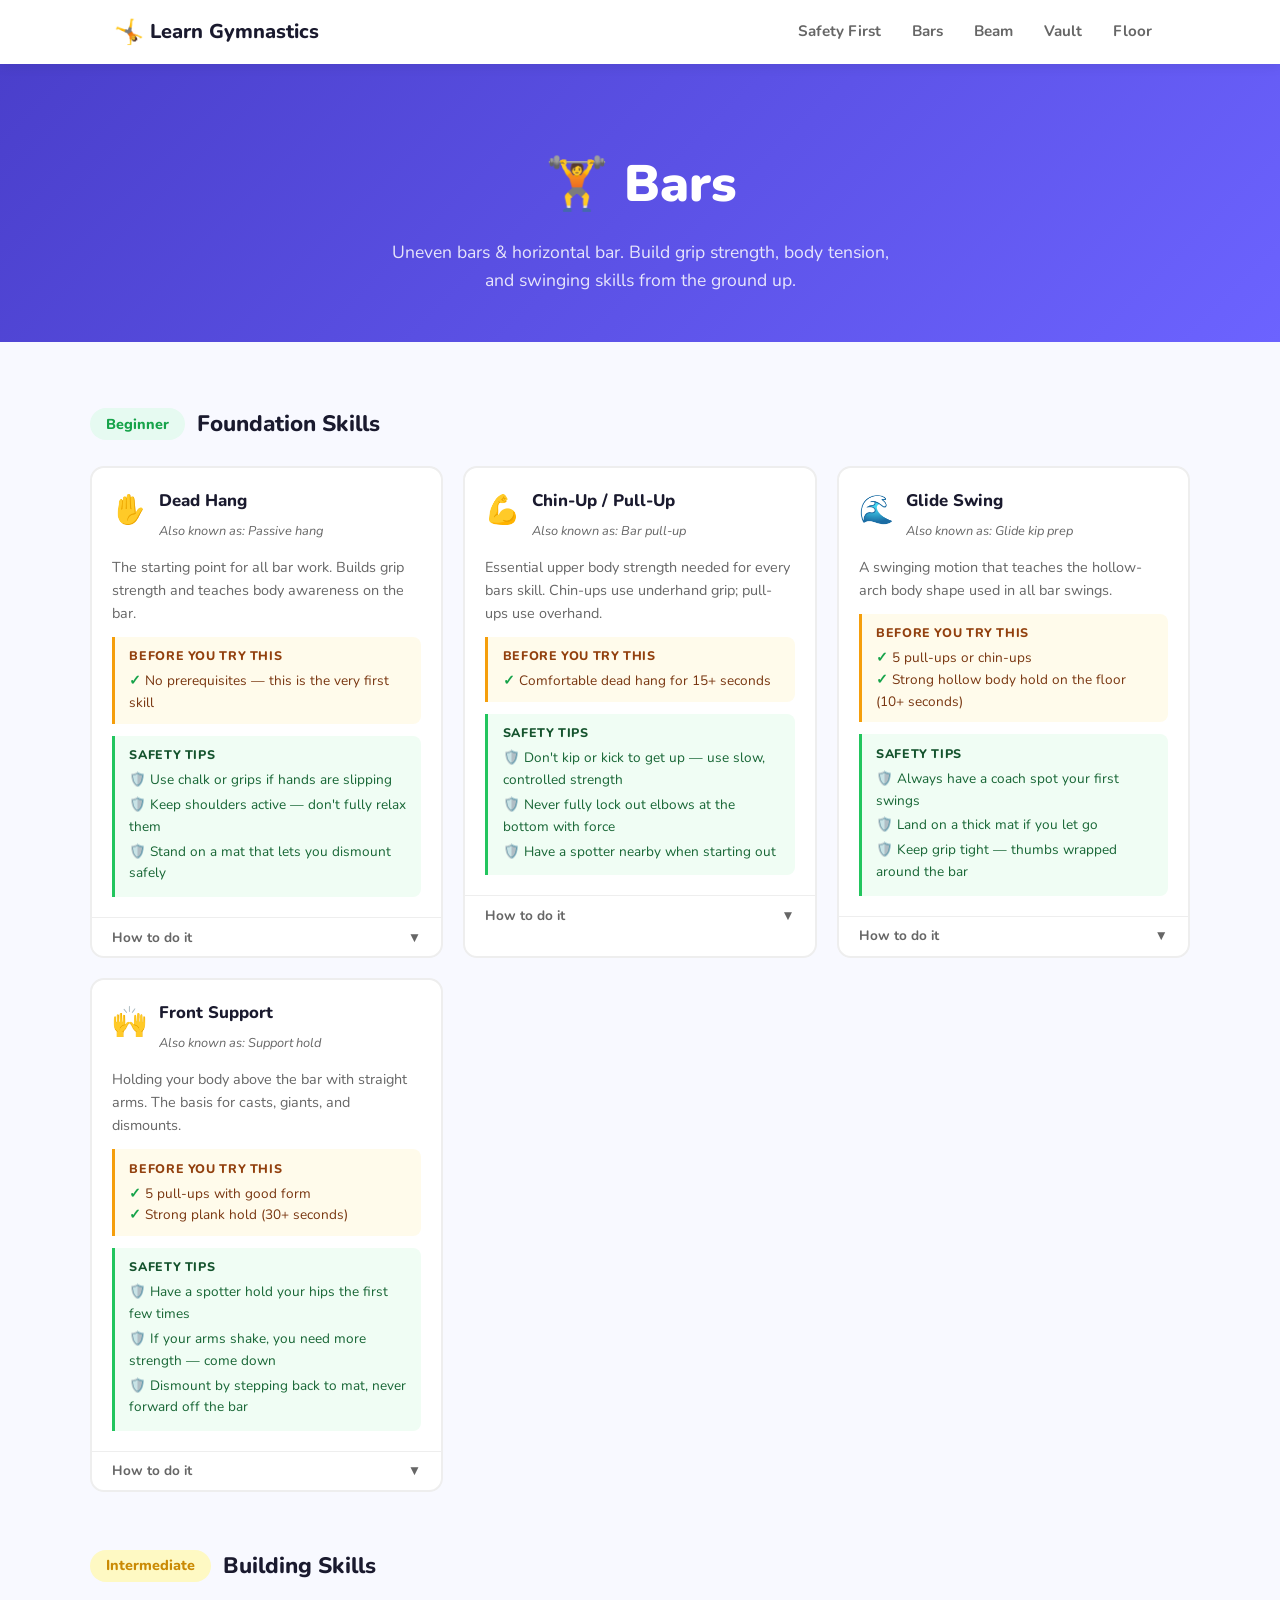
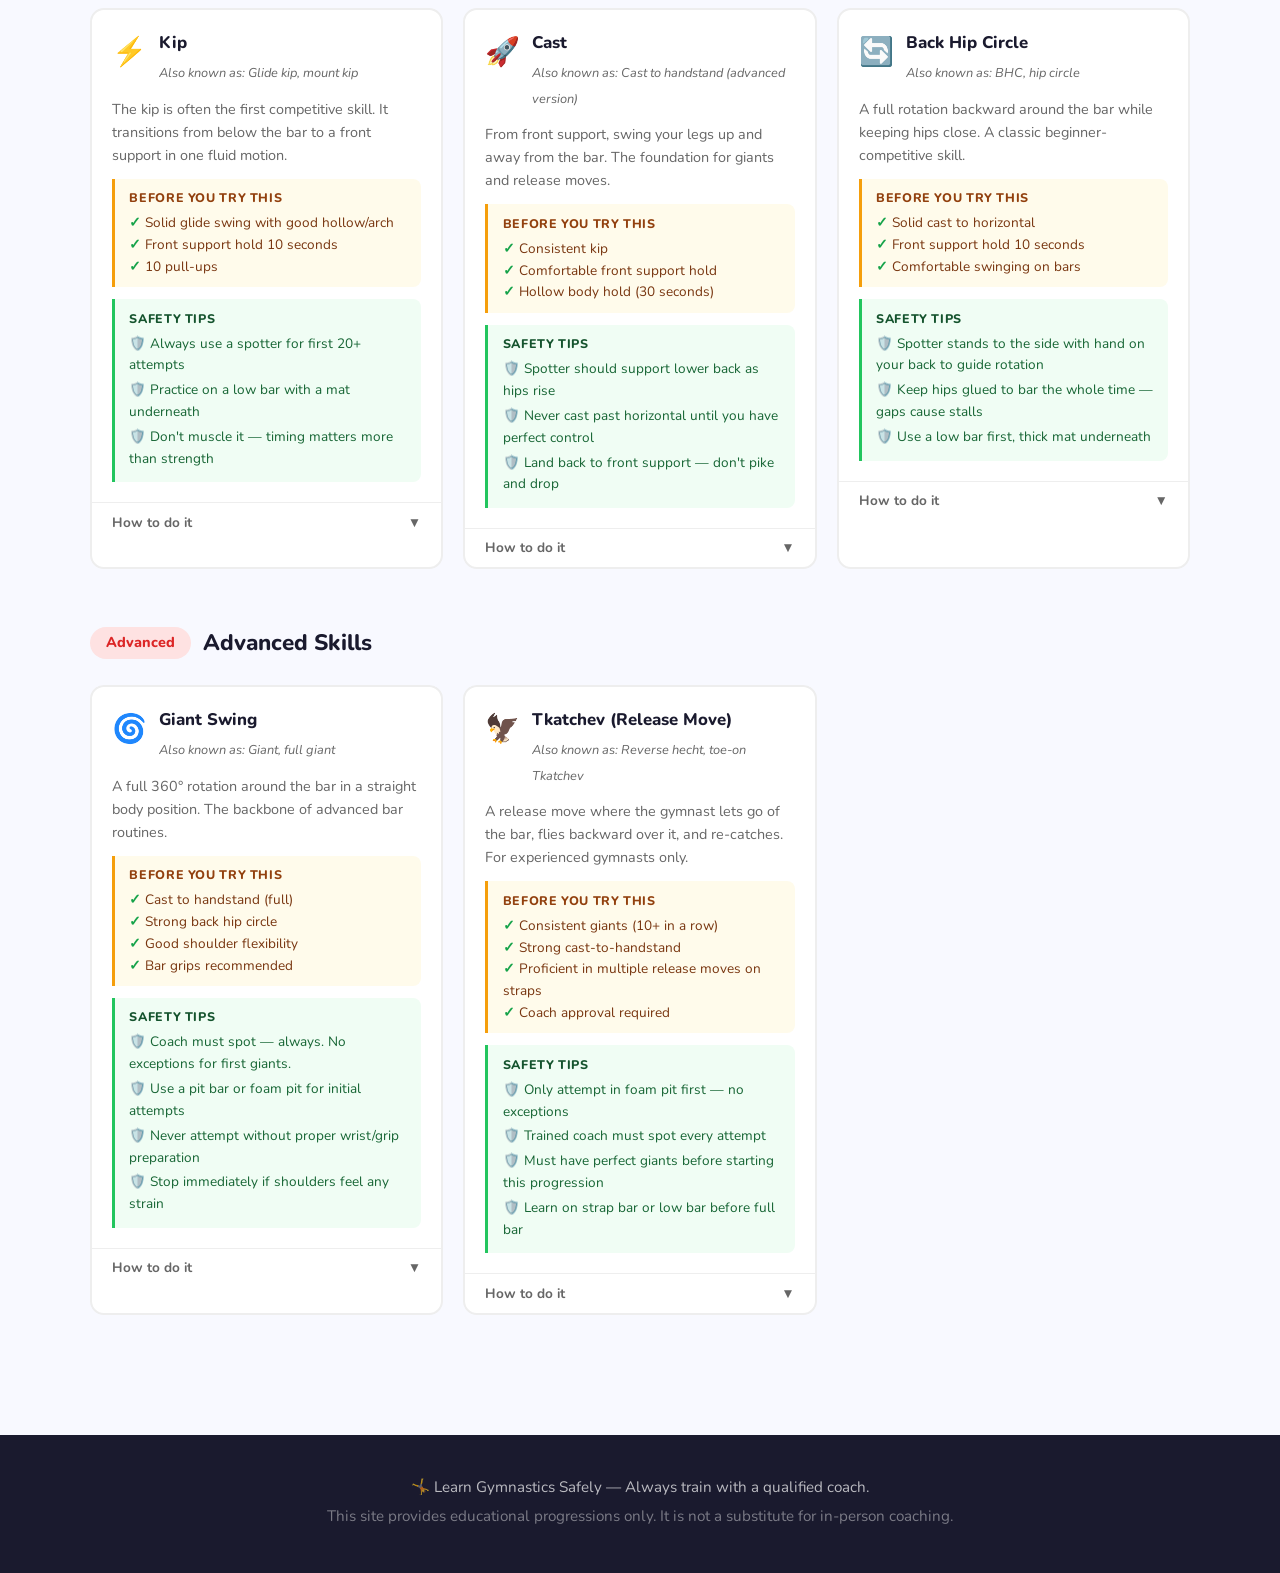
==== bars.html @ 977ec1b9 "Add complete gymnastics learning website Multi-page static site covering all four gymnastics events " ====
<!DOCTYPE html>
<html lang="en">
<head>
  <meta charset="UTF-8" />
  <meta name="viewport" content="width=device-width, initial-scale=1.0" />
  <title>Bars — Learn Gymnastics Safely</title>
  <link rel="stylesheet" href="css/style.css" />
  <link href="https://fonts.googleapis.com/css2?family=Nunito:wght@400;600;700;800;900&display=swap" rel="stylesheet" />
</head>
<body class="bars-event">

  <nav class="navbar" id="navbar">
    <div class="nav-container">
      <a href="index.html" class="nav-logo">
        <span class="logo-icon">🤸</span>
        <span>Learn Gymnastics</span>
      </a>
      <button class="nav-toggle" id="navToggle" aria-label="Toggle menu">
        <span></span><span></span><span></span>
      </button>
      <ul class="nav-links" id="navLinks">
        <li><a href="index.html#safety">Safety First</a></li>
        <li><a href="bars.html"  class="event-link bars-link">Bars</a></li>
        <li><a href="beam.html"  class="event-link beam-link">Beam</a></li>
        <li><a href="vault.html" class="event-link vault-link">Vault</a></li>
        <li><a href="floor.html" class="event-link floor-link">Floor</a></li>
      </ul>
    </div>
  </nav>

  <header class="event-hero hero-bars">
    <h1>🏋️ Bars</h1>
    <p>Uneven bars & horizontal bar. Build grip strength, body tension, and swinging skills from the ground up.</p>
  </header>

  <main class="skills-section">
    <div class="container">

      <!-- BEGINNER -->
      <div class="level-group">
        <div class="level-header">
          <span class="level-badge beginner">Beginner</span>
          <h2>Foundation Skills</h2>
        </div>
        <div class="skills-grid">

          <!-- Hang -->
          <div class="skill-card">
            <div class="skill-card-header">
              <span class="skill-icon">✋</span>
              <div>
                <h3>Dead Hang</h3>
                <span class="skill-also-known">Also known as: Passive hang</span>
              </div>
            </div>
            <div class="skill-body">
              <p class="skill-desc">The starting point for all bar work. Builds grip strength and teaches body awareness on the bar.</p>
              <div class="prereqs">
                <div class="prereqs-label">Before you try this</div>
                <ul><li>No prerequisites — this is the very first skill</li></ul>
              </div>
              <div class="safety-tips">
                <div class="safety-tips-label">Safety Tips</div>
                <ul>
                  <li>Use chalk or grips if hands are slipping</li>
                  <li>Keep shoulders active — don't fully relax them</li>
                  <li>Stand on a mat that lets you dismount safely</li>
                </ul>
              </div>
            </div>
            <button class="skill-toggle">How to do it <span class="arrow">▼</span></button>
            <div class="skill-details">
              <ol class="steps">
                <li>Stand under the bar and grip it with both hands, shoulder-width apart, overhand grip.</li>
                <li>Bend knees and lift feet off the ground slowly.</li>
                <li>Keep arms straight. Pull shoulders slightly down and back — don't shrug.</li>
                <li>Hold for 5–10 seconds. Build up to 30 seconds over time.</li>
                <li>Lower feet to the mat gently — never drop.</li>
              </ol>
            </div>
          </div>

          <!-- Straight arm pull -->
          <div class="skill-card">
            <div class="skill-card-header">
              <span class="skill-icon">💪</span>
              <div>
                <h3>Chin-Up / Pull-Up</h3>
                <span class="skill-also-known">Also known as: Bar pull-up</span>
              </div>
            </div>
            <div class="skill-body">
              <p class="skill-desc">Essential upper body strength needed for every bars skill. Chin-ups use underhand grip; pull-ups use overhand.</p>
              <div class="prereqs">
                <div class="prereqs-label">Before you try this</div>
                <ul>
                  <li>Comfortable dead hang for 15+ seconds</li>
                </ul>
              </div>
              <div class="safety-tips">
                <div class="safety-tips-label">Safety Tips</div>
                <ul>
                  <li>Don't kip or kick to get up — use slow, controlled strength</li>
                  <li>Never fully lock out elbows at the bottom with force</li>
                  <li>Have a spotter nearby when starting out</li>
                </ul>
              </div>
            </div>
            <button class="skill-toggle">How to do it <span class="arrow">▼</span></button>
            <div class="skill-details">
              <ol class="steps">
                <li>Start in a dead hang with overhand grip.</li>
                <li>Engage your core — no swinging.</li>
                <li>Pull elbows down toward your hips as you lift your chin above the bar.</li>
                <li>Hold briefly at the top, then lower slowly (3–4 seconds down).</li>
                <li>Aim for 3 clean reps before moving to the next skill.</li>
              </ol>
            </div>
          </div>

          <!-- Glide swing -->
          <div class="skill-card">
            <div class="skill-card-header">
              <span class="skill-icon">🌊</span>
              <div>
                <h3>Glide Swing</h3>
                <span class="skill-also-known">Also known as: Glide kip prep</span>
              </div>
            </div>
            <div class="skill-body">
              <p class="skill-desc">A swinging motion that teaches the hollow-arch body shape used in all bar swings.</p>
              <div class="prereqs">
                <div class="prereqs-label">Before you try this</div>
                <ul>
                  <li>5 pull-ups or chin-ups</li>
                  <li>Strong hollow body hold on the floor (10+ seconds)</li>
                </ul>
              </div>
              <div class="safety-tips">
                <div class="safety-tips-label">Safety Tips</div>
                <ul>
                  <li>Always have a coach spot your first swings</li>
                  <li>Land on a thick mat if you let go</li>
                  <li>Keep grip tight — thumbs wrapped around the bar</li>
                </ul>
              </div>
            </div>
            <button class="skill-toggle">How to do it <span class="arrow">▼</span></button>
            <div class="skill-details">
              <ol class="steps">
                <li>Jump to hang on a low bar with overhand grip.</li>
                <li>Swing forward: push hips forward and make a hollow body (ribs in, core tight).</li>
                <li>As you swing back, make an arch body (chest open, legs behind).</li>
                <li>Alternate hollow on the way forward, arch on the way back.</li>
                <li>Practice until the rhythm feels natural with no extra kicks.</li>
              </ol>
            </div>
          </div>

          <!-- Front support -->
          <div class="skill-card">
            <div class="skill-card-header">
              <span class="skill-icon">🙌</span>
              <div>
                <h3>Front Support</h3>
                <span class="skill-also-known">Also known as: Support hold</span>
              </div>
            </div>
            <div class="skill-body">
              <p class="skill-desc">Holding your body above the bar with straight arms. The basis for casts, giants, and dismounts.</p>
              <div class="prereqs">
                <div class="prereqs-label">Before you try this</div>
                <ul>
                  <li>5 pull-ups with good form</li>
                  <li>Strong plank hold (30+ seconds)</li>
                </ul>
              </div>
              <div class="safety-tips">
                <div class="safety-tips-label">Safety Tips</div>
                <ul>
                  <li>Have a spotter hold your hips the first few times</li>
                  <li>If your arms shake, you need more strength — come down</li>
                  <li>Dismount by stepping back to mat, never forward off the bar</li>
                </ul>
              </div>
            </div>
            <button class="skill-toggle">How to do it <span class="arrow">▼</span></button>
            <div class="skill-details">
              <ol class="steps">
                <li>From a pull-up, continue lifting until your hips reach bar height.</li>
                <li>Push the bar down and lean chest slightly forward over the bar.</li>
                <li>Straighten arms fully. Squeeze legs together and point toes.</li>
                <li>Hold for 3 seconds. Build to 10 seconds over time.</li>
                <li>Lower back down with control — don't just drop.</li>
              </ol>
            </div>
          </div>

        </div>
      </div>

      <!-- INTERMEDIATE -->
      <div class="level-group">
        <div class="level-header">
          <span class="level-badge intermediate">Intermediate</span>
          <h2>Building Skills</h2>
        </div>
        <div class="skills-grid">

          <!-- Kip -->
          <div class="skill-card">
            <div class="skill-card-header">
              <span class="skill-icon">⚡</span>
              <div>
                <h3>Kip</h3>
                <span class="skill-also-known">Also known as: Glide kip, mount kip</span>
              </div>
            </div>
            <div class="skill-body">
              <p class="skill-desc">The kip is often the first competitive skill. It transitions from below the bar to a front support in one fluid motion.</p>
              <div class="prereqs">
                <div class="prereqs-label">Before you try this</div>
                <ul>
                  <li>Solid glide swing with good hollow/arch</li>
                  <li>Front support hold 10 seconds</li>
                  <li>10 pull-ups</li>
                </ul>
              </div>
              <div class="safety-tips">
                <div class="safety-tips-label">Safety Tips</div>
                <ul>
                  <li>Always use a spotter for first 20+ attempts</li>
                  <li>Practice on a low bar with a mat underneath</li>
                  <li>Don't muscle it — timing matters more than strength</li>
                </ul>
              </div>
            </div>
            <button class="skill-toggle">How to do it <span class="arrow">▼</span></button>
            <div class="skill-details">
              <ol class="steps">
                <li>Start with a glide swing — push feet forward during the forward swing.</li>
                <li>As you swing forward and your feet go out in front, bring toes to the bar.</li>
                <li>At the moment your feet touch the bar, shoot your hips up explosively.</li>
                <li>Simultaneously push the bar toward your hips and lean forward.</li>
                <li>Finish in a strong front support with arms straight and core tight.</li>
              </ol>
            </div>
          </div>

          <!-- Cast -->
          <div class="skill-card">
            <div class="skill-card-header">
              <span class="skill-icon">🚀</span>
              <div>
                <h3>Cast</h3>
                <span class="skill-also-known">Also known as: Cast to handstand (advanced version)</span>
              </div>
            </div>
            <div class="skill-body">
              <p class="skill-desc">From front support, swing your legs up and away from the bar. The foundation for giants and release moves.</p>
              <div class="prereqs">
                <div class="prereqs-label">Before you try this</div>
                <ul>
                  <li>Consistent kip</li>
                  <li>Comfortable front support hold</li>
                  <li>Hollow body hold (30 seconds)</li>
                </ul>
              </div>
              <div class="safety-tips">
                <div class="safety-tips-label">Safety Tips</div>
                <ul>
                  <li>Spotter should support lower back as hips rise</li>
                  <li>Never cast past horizontal until you have perfect control</li>
                  <li>Land back to front support — don't pike and drop</li>
                </ul>
              </div>
            </div>
            <button class="skill-toggle">How to do it <span class="arrow">▼</span></button>
            <div class="skill-details">
              <ol class="steps">
                <li>Start in a front support, arms straight, shoulders over bar.</li>
                <li>Swing legs back and down, then push hips up by pressing the bar.</li>
                <li>Keep core tight, legs together, toes pointed throughout.</li>
                <li>Reach horizontal (body flat) as the first goal.</li>
                <li>Return to front support with control — absorb the swing, don't slam down.</li>
              </ol>
            </div>
          </div>

          <!-- Back hip circle -->
          <div class="skill-card">
            <div class="skill-card-header">
              <span class="skill-icon">🔄</span>
              <div>
                <h3>Back Hip Circle</h3>
                <span class="skill-also-known">Also known as: BHC, hip circle</span>
              </div>
            </div>
            <div class="skill-body">
              <p class="skill-desc">A full rotation backward around the bar while keeping hips close. A classic beginner-competitive skill.</p>
              <div class="prereqs">
                <div class="prereqs-label">Before you try this</div>
                <ul>
                  <li>Solid cast to horizontal</li>
                  <li>Front support hold 10 seconds</li>
                  <li>Comfortable swinging on bars</li>
                </ul>
              </div>
              <div class="safety-tips">
                <div class="safety-tips-label">Safety Tips</div>
                <ul>
                  <li>Spotter stands to the side with hand on your back to guide rotation</li>
                  <li>Keep hips glued to bar the whole time — gaps cause stalls</li>
                  <li>Use a low bar first, thick mat underneath</li>
                </ul>
              </div>
            </div>
            <button class="skill-toggle">How to do it <span class="arrow">▼</span></button>
            <div class="skill-details">
              <ol class="steps">
                <li>From front support, cast slightly to get momentum.</li>
                <li>As you come back, tip body backward and keep hips pressed on bar.</li>
                <li>Circle backward — hips stay touching bar at all times.</li>
                <li>Use core to scoop and "close" at the bottom to come around.</li>
                <li>Finish in a front support with chest up and arms straight.</li>
              </ol>
            </div>
          </div>

        </div>
      </div>

      <!-- ADVANCED -->
      <div class="level-group">
        <div class="level-header">
          <span class="level-badge advanced">Advanced</span>
          <h2>Advanced Skills</h2>
        </div>
        <div class="skills-grid">

          <!-- Giant swing -->
          <div class="skill-card">
            <div class="skill-card-header">
              <span class="skill-icon">🌀</span>
              <div>
                <h3>Giant Swing</h3>
                <span class="skill-also-known">Also known as: Giant, full giant</span>
              </div>
            </div>
            <div class="skill-body">
              <p class="skill-desc">A full 360° rotation around the bar in a straight body position. The backbone of advanced bar routines.</p>
              <div class="prereqs">
                <div class="prereqs-label">Before you try this</div>
                <ul>
                  <li>Cast to handstand (full)</li>
                  <li>Strong back hip circle</li>
                  <li>Good shoulder flexibility</li>
                  <li>Bar grips recommended</li>
                </ul>
              </div>
              <div class="safety-tips">
                <div class="safety-tips-label">Safety Tips</div>
                <ul>
                  <li>Coach must spot — always. No exceptions for first giants.</li>
                  <li>Use a pit bar or foam pit for initial attempts</li>
                  <li>Never attempt without proper wrist/grip preparation</li>
                  <li>Stop immediately if shoulders feel any strain</li>
                </ul>
              </div>
            </div>
            <button class="skill-toggle">How to do it <span class="arrow">▼</span></button>
            <div class="skill-details">
              <ol class="steps">
                <li>Cast to handstand — must be at least 90% of the way up.</li>
                <li>At the top, keep arms straight and core tight. Slight hollow.</li>
                <li>As you come down on the back side, keep body long and shift to arch.</li>
                <li>Hit the bottom with maximum swing — don't pike or break at hips.</li>
                <li>As you rise on the front side, shift back to hollow and press bar down.</li>
                <li>Finish back at handstand with straight arms. Repeat for multiple giants.</li>
              </ol>
            </div>
          </div>

          <!-- Release move -->
          <div class="skill-card">
            <div class="skill-card-header">
              <span class="skill-icon">🦅</span>
              <div>
                <h3>Tkatchev (Release Move)</h3>
                <span class="skill-also-known">Also known as: Reverse hecht, toe-on Tkatchev</span>
              </div>
            </div>
            <div class="skill-body">
              <p class="skill-desc">A release move where the gymnast lets go of the bar, flies backward over it, and re-catches. For experienced gymnasts only.</p>
              <div class="prereqs">
                <div class="prereqs-label">Before you try this</div>
                <ul>
                  <li>Consistent giants (10+ in a row)</li>
                  <li>Strong cast-to-handstand</li>
                  <li>Proficient in multiple release moves on straps</li>
                  <li>Coach approval required</li>
                </ul>
              </div>
              <div class="safety-tips">
                <div class="safety-tips-label">Safety Tips</div>
                <ul>
                  <li>Only attempt in foam pit first — no exceptions</li>
                  <li>Trained coach must spot every attempt</li>
                  <li>Must have perfect giants before starting this progression</li>
                  <li>Learn on strap bar or low bar before full bar</li>
                </ul>
              </div>
            </div>
            <button class="skill-toggle">How to do it <span class="arrow">▼</span></button>
            <div class="skill-details">
              <ol class="steps">
                <li>Build several consecutive giants to get maximum swing.</li>
                <li>On the back swing (coming down from handstand), keep body long.</li>
                <li>As you rise on the front side, open shoulders aggressively and push bar away.</li>
                <li>Release the bar and fly backward in a straddled or piked position over the bar.</li>
                <li>Reach back and re-catch the bar with straight arms.</li>
                <li>Re-catch into a giant swing continuation.</li>
              </ol>
            </div>
          </div>

        </div>
      </div>

    </div>
  </main>

  <footer class="footer">
    <div class="container">
      <p>🤸 Learn Gymnastics Safely &mdash; Always train with a qualified coach.</p>
      <p class="footer-sub">This site provides educational progressions only. It is not a substitute for in-person coaching.</p>
    </div>
  </footer>

  <script src="js/main.js"></script>
</body>
</html>
---- css/style.css ----
/* ===========================
   Base & Reset
=========================== */
*, *::before, *::after { box-sizing: border-box; margin: 0; padding: 0; }

:root {
  --bars:    #6c63ff;
  --bars-light: #ede9ff;
  --beam:    #ff6584;
  --beam-light: #ffe9ee;
  --vault:   #ff9f43;
  --vault-light: #fff3e0;
  --floor:   #26de81;
  --floor-light: #e6faf1;
  --dark:    #1a1a2e;
  --mid:     #2d2d44;
  --text:    #333;
  --muted:   #666;
  --bg:      #f8f9ff;
  --white:   #ffffff;
  --radius:  14px;
  --shadow:  0 4px 24px rgba(0,0,0,0.09);
  --shadow-hover: 0 8px 36px rgba(0,0,0,0.15);
  --transition: 0.25s ease;
}

html { scroll-behavior: smooth; }

body {
  font-family: 'Nunito', sans-serif;
  background: var(--bg);
  color: var(--text);
  line-height: 1.6;
}

a { color: inherit; text-decoration: none; }
img { max-width: 100%; display: block; }

/* ===========================
   Navbar
=========================== */
.navbar {
  position: sticky;
  top: 0;
  z-index: 100;
  background: var(--white);
  box-shadow: 0 2px 12px rgba(0,0,0,0.08);
}

.nav-container {
  max-width: 1100px;
  margin: 0 auto;
  padding: 0 1.5rem;
  height: 64px;
  display: flex;
  align-items: center;
  justify-content: space-between;
}

.nav-logo {
  font-size: 1.25rem;
  font-weight: 800;
  color: var(--dark);
  display: flex;
  align-items: center;
  gap: 0.4rem;
}

.logo-icon { font-size: 1.5rem; }

.nav-links {
  list-style: none;
  display: flex;
  align-items: center;
  gap: 0.25rem;
}

.nav-links a {
  padding: 0.4rem 0.85rem;
  border-radius: 8px;
  font-weight: 700;
  font-size: 0.95rem;
  transition: background var(--transition), color var(--transition);
  color: var(--muted);
}

.nav-links a:hover { background: var(--bg); color: var(--dark); }

.bars-link:hover  { background: var(--bars-light)  !important; color: var(--bars)  !important; }
.beam-link:hover  { background: var(--beam-light)  !important; color: var(--beam)  !important; }
.vault-link:hover { background: var(--vault-light) !important; color: var(--vault) !important; }
.floor-link:hover { background: var(--floor-light) !important; color: var(--floor) !important; }

.nav-toggle {
  display: none;
  flex-direction: column;
  gap: 5px;
  cursor: pointer;
  background: none;
  border: none;
  padding: 4px;
}
.nav-toggle span {
  display: block;
  width: 24px;
  height: 2px;
  background: var(--dark);
  border-radius: 2px;
  transition: var(--transition);
}

/* ===========================
   Hero
=========================== */
.hero {
  background: linear-gradient(135deg, var(--dark) 0%, var(--mid) 100%);
  color: var(--white);
  padding: 6rem 1.5rem 4rem;
  text-align: center;
}

.hero-content { max-width: 680px; margin: 0 auto; }

.hero h1 {
  font-size: clamp(2.2rem, 5vw, 3.6rem);
  font-weight: 900;
  line-height: 1.15;
  margin-bottom: 1rem;
}

.highlight {
  background: linear-gradient(90deg, #6c63ff, #ff6584);
  -webkit-background-clip: text;
  -webkit-text-fill-color: transparent;
  background-clip: text;
}

.hero-sub {
  font-size: 1.15rem;
  color: rgba(255,255,255,0.75);
  margin-bottom: 2rem;
  max-width: 520px;
  margin-left: auto;
  margin-right: auto;
}

.hero-buttons {
  display: flex;
  gap: 1rem;
  justify-content: center;
  flex-wrap: wrap;
  margin-bottom: 2.5rem;
}

.btn {
  display: inline-block;
  padding: 0.75rem 2rem;
  border-radius: 50px;
  font-weight: 800;
  font-size: 1rem;
  transition: transform var(--transition), box-shadow var(--transition);
  cursor: pointer;
}
.btn:hover { transform: translateY(-2px); box-shadow: 0 6px 20px rgba(0,0,0,0.2); }

.btn-primary {
  background: linear-gradient(90deg, #6c63ff, #ff6584);
  color: var(--white);
}

.btn-outline {
  border: 2px solid rgba(255,255,255,0.5);
  color: var(--white);
  background: transparent;
}
.btn-outline:hover { background: rgba(255,255,255,0.1); }

.hero-badges {
  display: flex;
  gap: 0.75rem;
  justify-content: center;
  flex-wrap: wrap;
}

.badge {
  background: rgba(255,255,255,0.1);
  border: 1px solid rgba(255,255,255,0.2);
  padding: 0.4rem 1rem;
  border-radius: 50px;
  font-size: 0.88rem;
  font-weight: 600;
}

/* ===========================
   Sections
=========================== */
.section {
  padding: 5rem 1.5rem;
}

.container {
  max-width: 1100px;
  margin: 0 auto;
}

.section-title {
  font-size: clamp(1.6rem, 3vw, 2.4rem);
  font-weight: 900;
  text-align: center;
  margin-bottom: 0.75rem;
  color: var(--dark);
}

.section-sub {
  text-align: center;
  color: var(--muted);
  font-size: 1.05rem;
  max-width: 580px;
  margin: 0 auto 3rem;
}

/* ===========================
   Safety Section
=========================== */
.safety-section { background: var(--white); }

.safety-grid {
  display: grid;
  grid-template-columns: repeat(auto-fill, minmax(280px, 1fr));
  gap: 1.5rem;
}

.safety-card {
  background: var(--bg);
  border-radius: var(--radius);
  padding: 1.75rem;
  border: 2px solid transparent;
  transition: border-color var(--transition), box-shadow var(--transition);
}

.safety-card:hover {
  border-color: #6c63ff33;
  box-shadow: var(--shadow);
}

.safety-icon {
  font-size: 2.25rem;
  margin-bottom: 0.75rem;
}

.safety-card h3 {
  font-size: 1.1rem;
  font-weight: 800;
  margin-bottom: 0.5rem;
  color: var(--dark);
}

.safety-card p { color: var(--muted); font-size: 0.95rem; }

/* ===========================
   Events Section
=========================== */
.events-section { background: var(--bg); }

.events-grid {
  display: grid;
  grid-template-columns: repeat(auto-fill, minmax(240px, 1fr));
  gap: 1.5rem;
}

.event-card {
  display: flex;
  flex-direction: column;
  background: var(--white);
  border-radius: var(--radius);
  padding: 2rem 1.5rem;
  box-shadow: var(--shadow);
  border: 2px solid transparent;
  transition: transform var(--transition), box-shadow var(--transition), border-color var(--transition);
  cursor: pointer;
}

.event-card:hover {
  transform: translateY(-5px);
  box-shadow: var(--shadow-hover);
}

.bars-card:hover  { border-color: var(--bars); }
.beam-card:hover  { border-color: var(--beam); }
.vault-card:hover { border-color: var(--vault); }
.floor-card:hover { border-color: var(--floor); }

.event-emoji { font-size: 2.75rem; margin-bottom: 1rem; }

.event-card h3 {
  font-size: 1.5rem;
  font-weight: 900;
  margin-bottom: 0.5rem;
  color: var(--dark);
}

.event-card p {
  color: var(--muted);
  font-size: 0.95rem;
  flex: 1;
  margin-bottom: 1rem;
}

.event-levels {
  display: flex;
  gap: 0.4rem;
  flex-wrap: wrap;
  margin-bottom: 1rem;
}

.level {
  padding: 0.2rem 0.65rem;
  border-radius: 50px;
  font-size: 0.78rem;
  font-weight: 700;
}

.beginner     { background: #e6faf1; color: #16a34a; }
.intermediate { background: #fef9c3; color: #ca8a04; }
.advanced     { background: #fee2e2; color: #dc2626; }

.event-cta {
  font-weight: 800;
  font-size: 0.95rem;
  margin-top: auto;
}

.bars-card  .event-cta { color: var(--bars); }
.beam-card  .event-cta { color: var(--beam); }
.vault-card .event-cta { color: var(--vault); }
.floor-card .event-cta { color: var(--floor); }

/* ===========================
   Event Pages (bars/beam/vault/floor)
=========================== */
.event-hero {
  padding: 5rem 1.5rem 3rem;
  text-align: center;
  color: var(--white);
}

.event-hero h1 {
  font-size: clamp(2rem, 5vw, 3.2rem);
  font-weight: 900;
  margin-bottom: 0.75rem;
}

.event-hero p {
  font-size: 1.1rem;
  opacity: 0.85;
  max-width: 520px;
  margin: 0 auto;
}

.hero-bars  { background: linear-gradient(135deg, #4a3fcb, #6c63ff); }
.hero-beam  { background: linear-gradient(135deg, #c44570, #ff6584); }
.hero-vault { background: linear-gradient(135deg, #c97a1f, #ff9f43); }
.hero-floor { background: linear-gradient(135deg, #18a35a, #26de81); }

/* Skill Tree */
.skills-section { padding: 4rem 1.5rem; }

.level-group { margin-bottom: 3.5rem; }

.level-header {
  display: flex;
  align-items: center;
  gap: 0.75rem;
  margin-bottom: 1.5rem;
}

.level-badge {
  padding: 0.3rem 1rem;
  border-radius: 50px;
  font-weight: 800;
  font-size: 0.9rem;
}

.level-badge.beginner     { background: #e6faf1; color: #16a34a; }
.level-badge.intermediate { background: #fef9c3; color: #ca8a04; }
.level-badge.advanced     { background: #fee2e2; color: #dc2626; }

.level-header h2 {
  font-size: 1.4rem;
  font-weight: 800;
  color: var(--dark);
}

.skills-grid {
  display: grid;
  grid-template-columns: repeat(auto-fill, minmax(300px, 1fr));
  gap: 1.25rem;
}

.skill-card {
  background: var(--white);
  border-radius: var(--radius);
  border: 2px solid #eee;
  overflow: hidden;
  transition: box-shadow var(--transition), border-color var(--transition);
  cursor: pointer;
}

.skill-card:hover { box-shadow: var(--shadow); }

.skill-card-header {
  padding: 1.25rem 1.25rem 0.75rem;
  display: flex;
  align-items: flex-start;
  gap: 0.75rem;
}

.skill-icon { font-size: 1.75rem; flex-shrink: 0; }

.skill-card-header h3 {
  font-size: 1.05rem;
  font-weight: 800;
  color: var(--dark);
  margin-bottom: 0.2rem;
}

.skill-also-known {
  font-size: 0.8rem;
  color: var(--muted);
  font-style: italic;
}

.skill-body {
  padding: 0 1.25rem 1.25rem;
}

.skill-desc {
  font-size: 0.9rem;
  color: var(--muted);
  margin-bottom: 0.75rem;
}

/* Prerequisites */
.prereqs {
  background: #fffbeb;
  border-left: 3px solid #f59e0b;
  border-radius: 0 8px 8px 0;
  padding: 0.6rem 0.9rem;
  margin-bottom: 0.75rem;
}

.prereqs-label {
  font-size: 0.78rem;
  font-weight: 800;
  color: #92400e;
  margin-bottom: 0.25rem;
  text-transform: uppercase;
  letter-spacing: 0.05em;
}

.prereqs ul {
  list-style: none;
  padding: 0;
}

.prereqs ul li::before {
  content: '✓ ';
  color: #16a34a;
  font-weight: 700;
}

.prereqs ul li {
  font-size: 0.85rem;
  color: #78350f;
}

/* Safety Tips */
.safety-tips {
  background: #f0fdf4;
  border-left: 3px solid #22c55e;
  border-radius: 0 8px 8px 0;
  padding: 0.6rem 0.9rem;
}

.safety-tips-label {
  font-size: 0.78rem;
  font-weight: 800;
  color: #14532d;
  margin-bottom: 0.25rem;
  text-transform: uppercase;
  letter-spacing: 0.05em;
}

.safety-tips ul {
  list-style: none;
  padding: 0;
}

.safety-tips ul li::before {
  content: '🛡️ ';
}

.safety-tips ul li {
  font-size: 0.85rem;
  color: #166534;
  margin-bottom: 0.2rem;
}

/* Accordion toggle */
.skill-toggle {
  width: 100%;
  background: none;
  border: none;
  border-top: 1px solid #eee;
  padding: 0.6rem 1.25rem;
  text-align: left;
  font-family: 'Nunito', sans-serif;
  font-size: 0.85rem;
  font-weight: 700;
  color: var(--muted);
  cursor: pointer;
  display: flex;
  justify-content: space-between;
  align-items: center;
  transition: background var(--transition);
}
.skill-toggle:hover { background: var(--bg); }
.skill-toggle .arrow { transition: transform var(--transition); }
.skill-toggle.open .arrow { transform: rotate(180deg); }

.skill-details {
  display: none;
  padding: 0 1.25rem 1.25rem;
  animation: fadeIn 0.2s ease;
}
.skill-details.open { display: block; }

@keyframes fadeIn { from { opacity: 0; transform: translateY(-4px); } to { opacity: 1; transform: translateY(0); } }

/* Steps */
.steps { list-style: none; padding: 0; counter-reset: step; }
.steps li {
  counter-increment: step;
  display: flex;
  gap: 0.75rem;
  margin-bottom: 0.6rem;
  font-size: 0.9rem;
  color: var(--text);
}
.steps li::before {
  content: counter(step);
  flex-shrink: 0;
  width: 22px;
  height: 22px;
  border-radius: 50%;
  background: var(--dark);
  color: white;
  font-size: 0.75rem;
  font-weight: 800;
  display: flex;
  align-items: center;
  justify-content: center;
  margin-top: 2px;
}

/* Color accents per event */
.bars-event .skill-card:hover   { border-color: var(--bars); }
.beam-event .skill-card:hover   { border-color: var(--beam); }
.vault-event .skill-card:hover  { border-color: var(--vault); }
.floor-event .skill-card:hover  { border-color: var(--floor); }

.bars-event  .steps li::before  { background: var(--bars); }
.beam-event  .steps li::before  { background: var(--beam); }
.vault-event .steps li::before  { background: var(--vault); }
.floor-event .steps li::before  { background: var(--floor); }

.bars-event  .skill-toggle.open { color: var(--bars); }
.beam-event  .skill-toggle.open { color: var(--beam); }
.vault-event .skill-toggle.open { color: var(--vault); }
.floor-event .skill-toggle.open { color: var(--floor); }

/* ===========================
   Footer
=========================== */
.footer {
  background: var(--dark);
  color: rgba(255,255,255,0.7);
  text-align: center;
  padding: 2.5rem 1.5rem;
}

.footer p { margin-bottom: 0.3rem; font-size: 0.95rem; }
.footer-sub { font-size: 0.82rem; opacity: 0.6; }

/* ===========================
   Responsive
=========================== */
@media (max-width: 680px) {
  .nav-toggle { display: flex; }
  .nav-links {
    display: none;
    position: absolute;
    top: 64px;
    left: 0;
    right: 0;
    background: var(--white);
    flex-direction: column;
    padding: 1rem 1.5rem 1.5rem;
    box-shadow: 0 8px 24px rgba(0,0,0,0.1);
    gap: 0.1rem;
  }
  .nav-links.open { display: flex; }
  .nav-links a { padding: 0.6rem 0.85rem; font-size: 1rem; }

  .hero { padding: 4rem 1.5rem 3rem; }
  .hero-buttons { flex-direction: column; align-items: center; }
  .btn { width: 100%; max-width: 300px; text-align: center; }
  .events-grid { grid-template-columns: 1fr; }
  .skills-grid  { grid-template-columns: 1fr; }
}
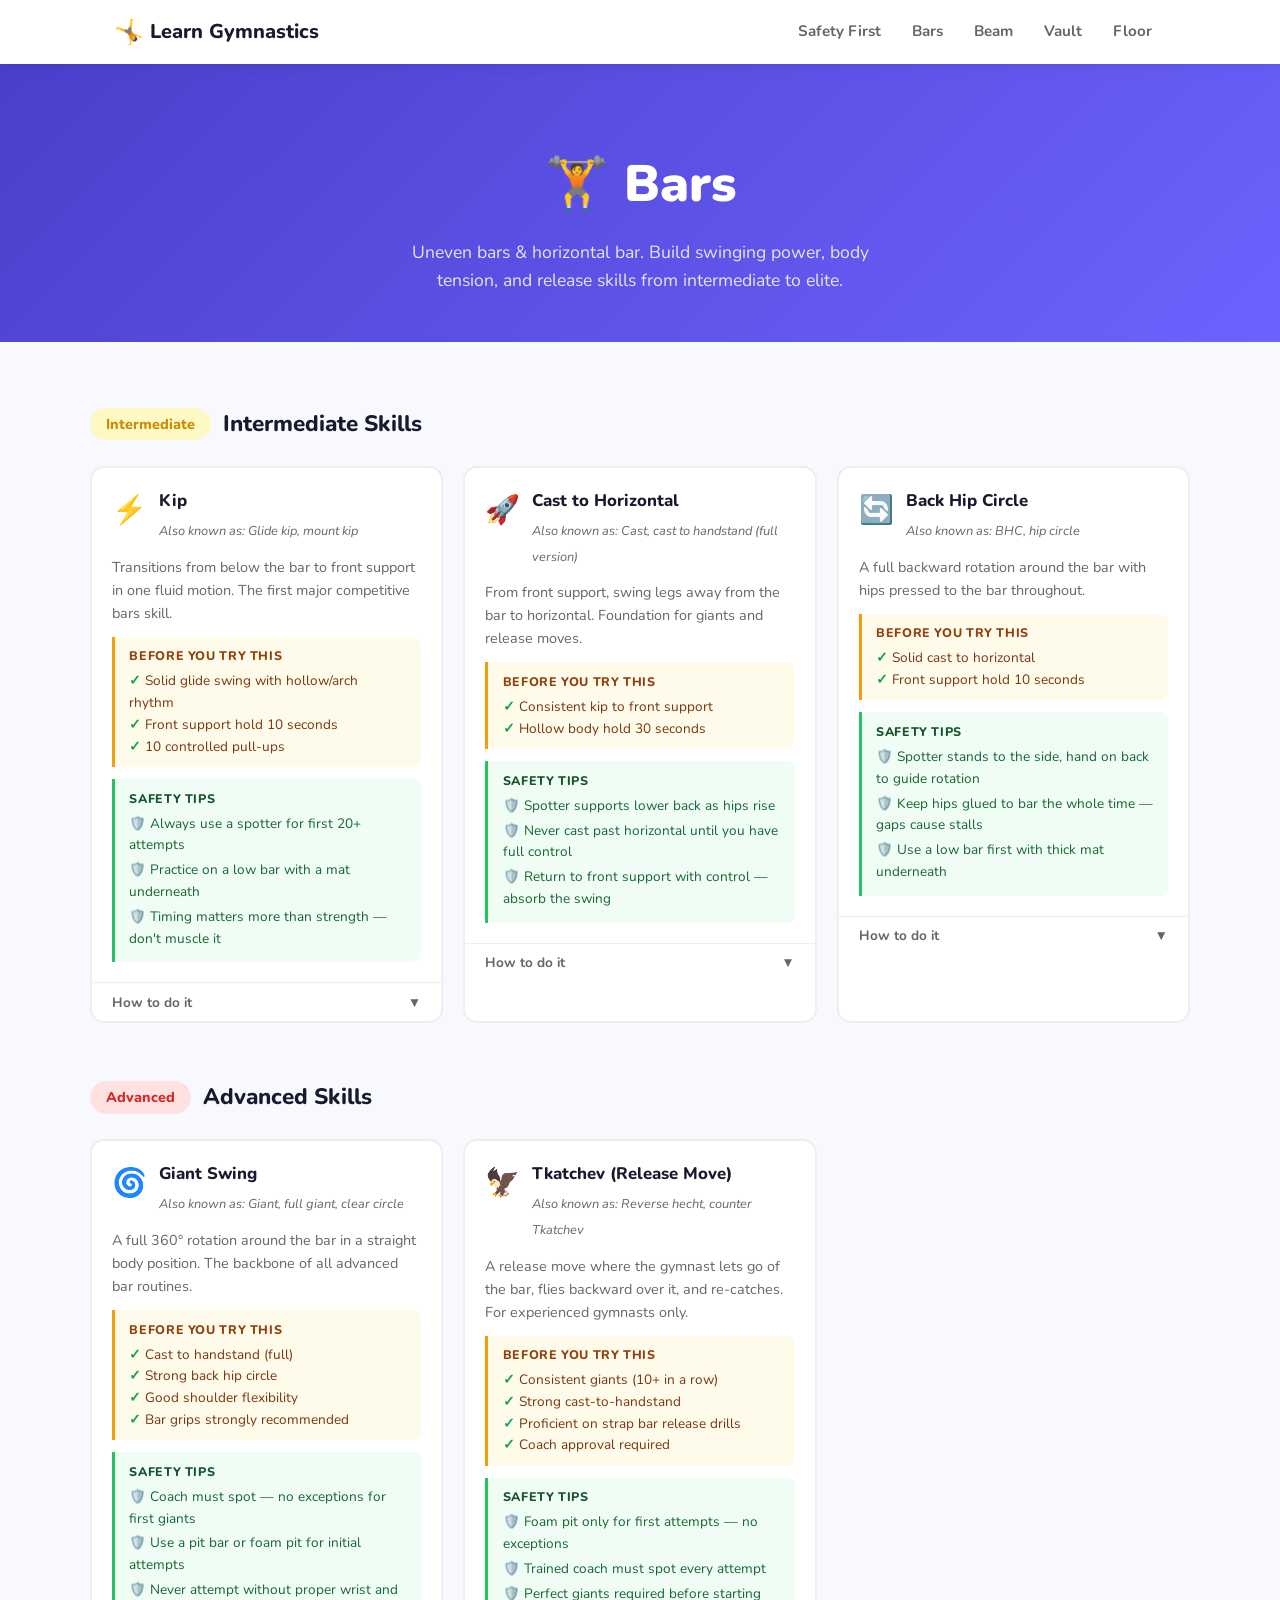
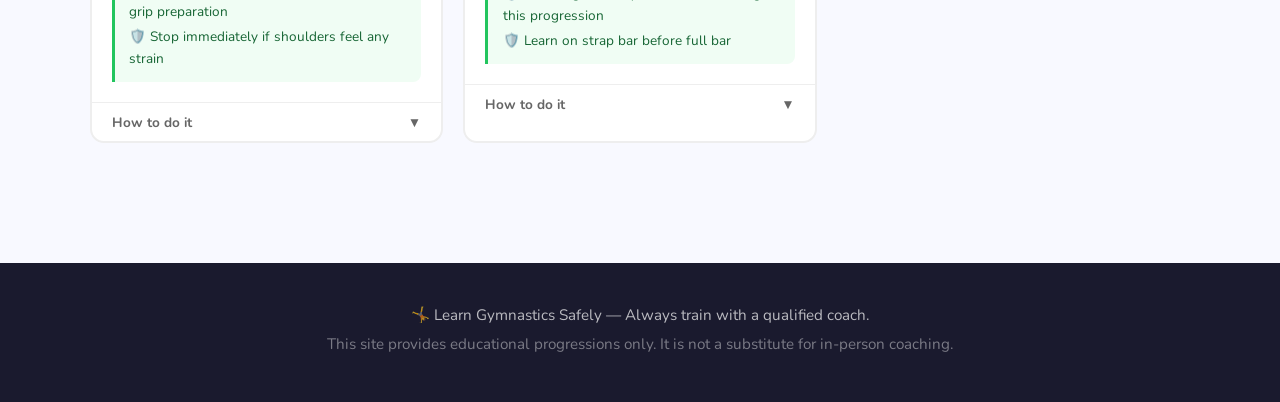
==== commit b85ff407: "Simplify event pages to 5 skills each, intermediate + advanced only Removed beginner sections from a" ====
--- a/bars.html
+++ b/bars.html
@@ -30,184 +30,20 @@
 
   <header class="event-hero hero-bars">
     <h1>🏋️ Bars</h1>
-    <p>Uneven bars & horizontal bar. Build grip strength, body tension, and swinging skills from the ground up.</p>
+    <p>Uneven bars & horizontal bar. Build swinging power, body tension, and release skills from intermediate to elite.</p>
   </header>
 
   <main class="skills-section">
     <div class="container">
-
-      <!-- BEGINNER -->
-      <div class="level-group">
-        <div class="level-header">
-          <span class="level-badge beginner">Beginner</span>
-          <h2>Foundation Skills</h2>
-        </div>
-        <div class="skills-grid">
-
-          <!-- Hang -->
-          <div class="skill-card">
-            <div class="skill-card-header">
-              <span class="skill-icon">✋</span>
-              <div>
-                <h3>Dead Hang</h3>
-                <span class="skill-also-known">Also known as: Passive hang</span>
-              </div>
-            </div>
-            <div class="skill-body">
-              <p class="skill-desc">The starting point for all bar work. Builds grip strength and teaches body awareness on the bar.</p>
-              <div class="prereqs">
-                <div class="prereqs-label">Before you try this</div>
-                <ul><li>No prerequisites — this is the very first skill</li></ul>
-              </div>
-              <div class="safety-tips">
-                <div class="safety-tips-label">Safety Tips</div>
-                <ul>
-                  <li>Use chalk or grips if hands are slipping</li>
-                  <li>Keep shoulders active — don't fully relax them</li>
-                  <li>Stand on a mat that lets you dismount safely</li>
-                </ul>
-              </div>
-            </div>
-            <button class="skill-toggle">How to do it <span class="arrow">▼</span></button>
-            <div class="skill-details">
-              <ol class="steps">
-                <li>Stand under the bar and grip it with both hands, shoulder-width apart, overhand grip.</li>
-                <li>Bend knees and lift feet off the ground slowly.</li>
-                <li>Keep arms straight. Pull shoulders slightly down and back — don't shrug.</li>
-                <li>Hold for 5–10 seconds. Build up to 30 seconds over time.</li>
-                <li>Lower feet to the mat gently — never drop.</li>
-              </ol>
-            </div>
-          </div>
-
-          <!-- Straight arm pull -->
-          <div class="skill-card">
-            <div class="skill-card-header">
-              <span class="skill-icon">💪</span>
-              <div>
-                <h3>Chin-Up / Pull-Up</h3>
-                <span class="skill-also-known">Also known as: Bar pull-up</span>
-              </div>
-            </div>
-            <div class="skill-body">
-              <p class="skill-desc">Essential upper body strength needed for every bars skill. Chin-ups use underhand grip; pull-ups use overhand.</p>
-              <div class="prereqs">
-                <div class="prereqs-label">Before you try this</div>
-                <ul>
-                  <li>Comfortable dead hang for 15+ seconds</li>
-                </ul>
-              </div>
-              <div class="safety-tips">
-                <div class="safety-tips-label">Safety Tips</div>
-                <ul>
-                  <li>Don't kip or kick to get up — use slow, controlled strength</li>
-                  <li>Never fully lock out elbows at the bottom with force</li>
-                  <li>Have a spotter nearby when starting out</li>
-                </ul>
-              </div>
-            </div>
-            <button class="skill-toggle">How to do it <span class="arrow">▼</span></button>
-            <div class="skill-details">
-              <ol class="steps">
-                <li>Start in a dead hang with overhand grip.</li>
-                <li>Engage your core — no swinging.</li>
-                <li>Pull elbows down toward your hips as you lift your chin above the bar.</li>
-                <li>Hold briefly at the top, then lower slowly (3–4 seconds down).</li>
-                <li>Aim for 3 clean reps before moving to the next skill.</li>
-              </ol>
-            </div>
-          </div>
-
-          <!-- Glide swing -->
-          <div class="skill-card">
-            <div class="skill-card-header">
-              <span class="skill-icon">🌊</span>
-              <div>
-                <h3>Glide Swing</h3>
-                <span class="skill-also-known">Also known as: Glide kip prep</span>
-              </div>
-            </div>
-            <div class="skill-body">
-              <p class="skill-desc">A swinging motion that teaches the hollow-arch body shape used in all bar swings.</p>
-              <div class="prereqs">
-                <div class="prereqs-label">Before you try this</div>
-                <ul>
-                  <li>5 pull-ups or chin-ups</li>
-                  <li>Strong hollow body hold on the floor (10+ seconds)</li>
-                </ul>
-              </div>
-              <div class="safety-tips">
-                <div class="safety-tips-label">Safety Tips</div>
-                <ul>
-                  <li>Always have a coach spot your first swings</li>
-                  <li>Land on a thick mat if you let go</li>
-                  <li>Keep grip tight — thumbs wrapped around the bar</li>
-                </ul>
-              </div>
-            </div>
-            <button class="skill-toggle">How to do it <span class="arrow">▼</span></button>
-            <div class="skill-details">
-              <ol class="steps">
-                <li>Jump to hang on a low bar with overhand grip.</li>
-                <li>Swing forward: push hips forward and make a hollow body (ribs in, core tight).</li>
-                <li>As you swing back, make an arch body (chest open, legs behind).</li>
-                <li>Alternate hollow on the way forward, arch on the way back.</li>
-                <li>Practice until the rhythm feels natural with no extra kicks.</li>
-              </ol>
-            </div>
-          </div>
-
-          <!-- Front support -->
-          <div class="skill-card">
-            <div class="skill-card-header">
-              <span class="skill-icon">🙌</span>
-              <div>
-                <h3>Front Support</h3>
-                <span class="skill-also-known">Also known as: Support hold</span>
-              </div>
-            </div>
-            <div class="skill-body">
-              <p class="skill-desc">Holding your body above the bar with straight arms. The basis for casts, giants, and dismounts.</p>
-              <div class="prereqs">
-                <div class="prereqs-label">Before you try this</div>
-                <ul>
-                  <li>5 pull-ups with good form</li>
-                  <li>Strong plank hold (30+ seconds)</li>
-                </ul>
-              </div>
-              <div class="safety-tips">
-                <div class="safety-tips-label">Safety Tips</div>
-                <ul>
-                  <li>Have a spotter hold your hips the first few times</li>
-                  <li>If your arms shake, you need more strength — come down</li>
-                  <li>Dismount by stepping back to mat, never forward off the bar</li>
-                </ul>
-              </div>
-            </div>
-            <button class="skill-toggle">How to do it <span class="arrow">▼</span></button>
-            <div class="skill-details">
-              <ol class="steps">
-                <li>From a pull-up, continue lifting until your hips reach bar height.</li>
-                <li>Push the bar down and lean chest slightly forward over the bar.</li>
-                <li>Straighten arms fully. Squeeze legs together and point toes.</li>
-                <li>Hold for 3 seconds. Build to 10 seconds over time.</li>
-                <li>Lower back down with control — don't just drop.</li>
-              </ol>
-            </div>
-          </div>
-
-        </div>
-      </div>
 
       <!-- INTERMEDIATE -->
       <div class="level-group">
         <div class="level-header">
           <span class="level-badge intermediate">Intermediate</span>
-          <h2>Building Skills</h2>
+          <h2>Intermediate Skills</h2>
         </div>
         <div class="skills-grid">
 
-          <!-- Kip -->
           <div class="skill-card">
             <div class="skill-card-header">
               <span class="skill-icon">⚡</span>
@@ -217,13 +53,13 @@
               </div>
             </div>
             <div class="skill-body">
-              <p class="skill-desc">The kip is often the first competitive skill. It transitions from below the bar to a front support in one fluid motion.</p>
-              <div class="prereqs">
-                <div class="prereqs-label">Before you try this</div>
-                <ul>
-                  <li>Solid glide swing with good hollow/arch</li>
+              <p class="skill-desc">Transitions from below the bar to front support in one fluid motion. The first major competitive bars skill.</p>
+              <div class="prereqs">
+                <div class="prereqs-label">Before you try this</div>
+                <ul>
+                  <li>Solid glide swing with hollow/arch rhythm</li>
                   <li>Front support hold 10 seconds</li>
-                  <li>10 pull-ups</li>
+                  <li>10 controlled pull-ups</li>
                 </ul>
               </div>
               <div class="safety-tips">
@@ -231,47 +67,45 @@
                 <ul>
                   <li>Always use a spotter for first 20+ attempts</li>
                   <li>Practice on a low bar with a mat underneath</li>
-                  <li>Don't muscle it — timing matters more than strength</li>
-                </ul>
-              </div>
-            </div>
-            <button class="skill-toggle">How to do it <span class="arrow">▼</span></button>
-            <div class="skill-details">
-              <ol class="steps">
-                <li>Start with a glide swing — push feet forward during the forward swing.</li>
-                <li>As you swing forward and your feet go out in front, bring toes to the bar.</li>
-                <li>At the moment your feet touch the bar, shoot your hips up explosively.</li>
+                  <li>Timing matters more than strength — don't muscle it</li>
+                </ul>
+              </div>
+            </div>
+            <button class="skill-toggle">How to do it <span class="arrow">▼</span></button>
+            <div class="skill-details">
+              <ol class="steps">
+                <li>Start with a glide swing — push feet forward on the forward swing.</li>
+                <li>As you swing forward, bring toes up to the bar.</li>
+                <li>At the moment feet touch the bar, shoot hips up explosively.</li>
                 <li>Simultaneously push the bar toward your hips and lean forward.</li>
-                <li>Finish in a strong front support with arms straight and core tight.</li>
-              </ol>
-            </div>
-          </div>
-
-          <!-- Cast -->
+                <li>Finish in a strong front support with straight arms and tight core.</li>
+              </ol>
+            </div>
+          </div>
+
           <div class="skill-card">
             <div class="skill-card-header">
               <span class="skill-icon">🚀</span>
               <div>
-                <h3>Cast</h3>
-                <span class="skill-also-known">Also known as: Cast to handstand (advanced version)</span>
-              </div>
-            </div>
-            <div class="skill-body">
-              <p class="skill-desc">From front support, swing your legs up and away from the bar. The foundation for giants and release moves.</p>
-              <div class="prereqs">
-                <div class="prereqs-label">Before you try this</div>
-                <ul>
-                  <li>Consistent kip</li>
-                  <li>Comfortable front support hold</li>
-                  <li>Hollow body hold (30 seconds)</li>
-                </ul>
-              </div>
-              <div class="safety-tips">
-                <div class="safety-tips-label">Safety Tips</div>
-                <ul>
-                  <li>Spotter should support lower back as hips rise</li>
-                  <li>Never cast past horizontal until you have perfect control</li>
-                  <li>Land back to front support — don't pike and drop</li>
+                <h3>Cast to Horizontal</h3>
+                <span class="skill-also-known">Also known as: Cast, cast to handstand (full version)</span>
+              </div>
+            </div>
+            <div class="skill-body">
+              <p class="skill-desc">From front support, swing legs away from the bar to horizontal. Foundation for giants and release moves.</p>
+              <div class="prereqs">
+                <div class="prereqs-label">Before you try this</div>
+                <ul>
+                  <li>Consistent kip to front support</li>
+                  <li>Hollow body hold 30 seconds</li>
+                </ul>
+              </div>
+              <div class="safety-tips">
+                <div class="safety-tips-label">Safety Tips</div>
+                <ul>
+                  <li>Spotter supports lower back as hips rise</li>
+                  <li>Never cast past horizontal until you have full control</li>
+                  <li>Return to front support with control — absorb the swing</li>
                 </ul>
               </div>
             </div>
@@ -281,13 +115,12 @@
                 <li>Start in a front support, arms straight, shoulders over bar.</li>
                 <li>Swing legs back and down, then push hips up by pressing the bar.</li>
                 <li>Keep core tight, legs together, toes pointed throughout.</li>
-                <li>Reach horizontal (body flat) as the first goal.</li>
-                <li>Return to front support with control — absorb the swing, don't slam down.</li>
-              </ol>
-            </div>
-          </div>
-
-          <!-- Back hip circle -->
+                <li>Reach horizontal — body flat — as the first goal.</li>
+                <li>Return to front support with control, absorbing the swing.</li>
+              </ol>
+            </div>
+          </div>
+
           <div class="skill-card">
             <div class="skill-card-header">
               <span class="skill-icon">🔄</span>
@@ -297,21 +130,20 @@
               </div>
             </div>
             <div class="skill-body">
-              <p class="skill-desc">A full rotation backward around the bar while keeping hips close. A classic beginner-competitive skill.</p>
+              <p class="skill-desc">A full backward rotation around the bar with hips pressed to the bar throughout.</p>
               <div class="prereqs">
                 <div class="prereqs-label">Before you try this</div>
                 <ul>
                   <li>Solid cast to horizontal</li>
                   <li>Front support hold 10 seconds</li>
-                  <li>Comfortable swinging on bars</li>
-                </ul>
-              </div>
-              <div class="safety-tips">
-                <div class="safety-tips-label">Safety Tips</div>
-                <ul>
-                  <li>Spotter stands to the side with hand on your back to guide rotation</li>
+                </ul>
+              </div>
+              <div class="safety-tips">
+                <div class="safety-tips-label">Safety Tips</div>
+                <ul>
+                  <li>Spotter stands to the side, hand on back to guide rotation</li>
                   <li>Keep hips glued to bar the whole time — gaps cause stalls</li>
-                  <li>Use a low bar first, thick mat underneath</li>
+                  <li>Use a low bar first with thick mat underneath</li>
                 </ul>
               </div>
             </div>
@@ -319,9 +151,9 @@
             <div class="skill-details">
               <ol class="steps">
                 <li>From front support, cast slightly to get momentum.</li>
-                <li>As you come back, tip body backward and keep hips pressed on bar.</li>
-                <li>Circle backward — hips stay touching bar at all times.</li>
-                <li>Use core to scoop and "close" at the bottom to come around.</li>
+                <li>As you come back, tip body backward, hips pressed firmly on bar.</li>
+                <li>Circle backward — hips stay touching the bar at all times.</li>
+                <li>Use core to scoop and close at the bottom to complete rotation.</li>
                 <li>Finish in a front support with chest up and arms straight.</li>
               </ol>
             </div>
@@ -338,32 +170,31 @@
         </div>
         <div class="skills-grid">
 
-          <!-- Giant swing -->
           <div class="skill-card">
             <div class="skill-card-header">
               <span class="skill-icon">🌀</span>
               <div>
                 <h3>Giant Swing</h3>
-                <span class="skill-also-known">Also known as: Giant, full giant</span>
-              </div>
-            </div>
-            <div class="skill-body">
-              <p class="skill-desc">A full 360° rotation around the bar in a straight body position. The backbone of advanced bar routines.</p>
+                <span class="skill-also-known">Also known as: Giant, full giant, clear circle</span>
+              </div>
+            </div>
+            <div class="skill-body">
+              <p class="skill-desc">A full 360° rotation around the bar in a straight body position. The backbone of all advanced bar routines.</p>
               <div class="prereqs">
                 <div class="prereqs-label">Before you try this</div>
                 <ul>
                   <li>Cast to handstand (full)</li>
                   <li>Strong back hip circle</li>
                   <li>Good shoulder flexibility</li>
-                  <li>Bar grips recommended</li>
-                </ul>
-              </div>
-              <div class="safety-tips">
-                <div class="safety-tips-label">Safety Tips</div>
-                <ul>
-                  <li>Coach must spot — always. No exceptions for first giants.</li>
+                  <li>Bar grips strongly recommended</li>
+                </ul>
+              </div>
+              <div class="safety-tips">
+                <div class="safety-tips-label">Safety Tips</div>
+                <ul>
+                  <li>Coach must spot — no exceptions for first giants</li>
                   <li>Use a pit bar or foam pit for initial attempts</li>
-                  <li>Never attempt without proper wrist/grip preparation</li>
+                  <li>Never attempt without proper wrist and grip preparation</li>
                   <li>Stop immediately if shoulders feel any strain</li>
                 </ul>
               </div>
@@ -371,23 +202,22 @@
             <button class="skill-toggle">How to do it <span class="arrow">▼</span></button>
             <div class="skill-details">
               <ol class="steps">
-                <li>Cast to handstand — must be at least 90% of the way up.</li>
-                <li>At the top, keep arms straight and core tight. Slight hollow.</li>
-                <li>As you come down on the back side, keep body long and shift to arch.</li>
+                <li>Cast to handstand — must reach at least 90% of the way up.</li>
+                <li>At the top, keep arms straight and core tight in a slight hollow.</li>
+                <li>As you descend on the back side, keep body long and shift to arch.</li>
                 <li>Hit the bottom with maximum swing — don't pike or break at hips.</li>
                 <li>As you rise on the front side, shift back to hollow and press bar down.</li>
-                <li>Finish back at handstand with straight arms. Repeat for multiple giants.</li>
-              </ol>
-            </div>
-          </div>
-
-          <!-- Release move -->
+                <li>Finish back at handstand with straight arms. Repeat for multiples.</li>
+              </ol>
+            </div>
+          </div>
+
           <div class="skill-card">
             <div class="skill-card-header">
               <span class="skill-icon">🦅</span>
               <div>
                 <h3>Tkatchev (Release Move)</h3>
-                <span class="skill-also-known">Also known as: Reverse hecht, toe-on Tkatchev</span>
+                <span class="skill-also-known">Also known as: Reverse hecht, counter Tkatchev</span>
               </div>
             </div>
             <div class="skill-body">
@@ -397,17 +227,17 @@
                 <ul>
                   <li>Consistent giants (10+ in a row)</li>
                   <li>Strong cast-to-handstand</li>
-                  <li>Proficient in multiple release moves on straps</li>
+                  <li>Proficient on strap bar release drills</li>
                   <li>Coach approval required</li>
                 </ul>
               </div>
               <div class="safety-tips">
                 <div class="safety-tips-label">Safety Tips</div>
                 <ul>
-                  <li>Only attempt in foam pit first — no exceptions</li>
+                  <li>Foam pit only for first attempts — no exceptions</li>
                   <li>Trained coach must spot every attempt</li>
-                  <li>Must have perfect giants before starting this progression</li>
-                  <li>Learn on strap bar or low bar before full bar</li>
+                  <li>Perfect giants required before starting this progression</li>
+                  <li>Learn on strap bar before full bar</li>
                 </ul>
               </div>
             </div>
@@ -415,9 +245,9 @@
             <div class="skill-details">
               <ol class="steps">
                 <li>Build several consecutive giants to get maximum swing.</li>
-                <li>On the back swing (coming down from handstand), keep body long.</li>
+                <li>On the back swing coming down from handstand, keep body long.</li>
                 <li>As you rise on the front side, open shoulders aggressively and push bar away.</li>
-                <li>Release the bar and fly backward in a straddled or piked position over the bar.</li>
+                <li>Release and fly backward in straddle or pike over the bar.</li>
                 <li>Reach back and re-catch the bar with straight arms.</li>
                 <li>Re-catch into a giant swing continuation.</li>
               </ol>
